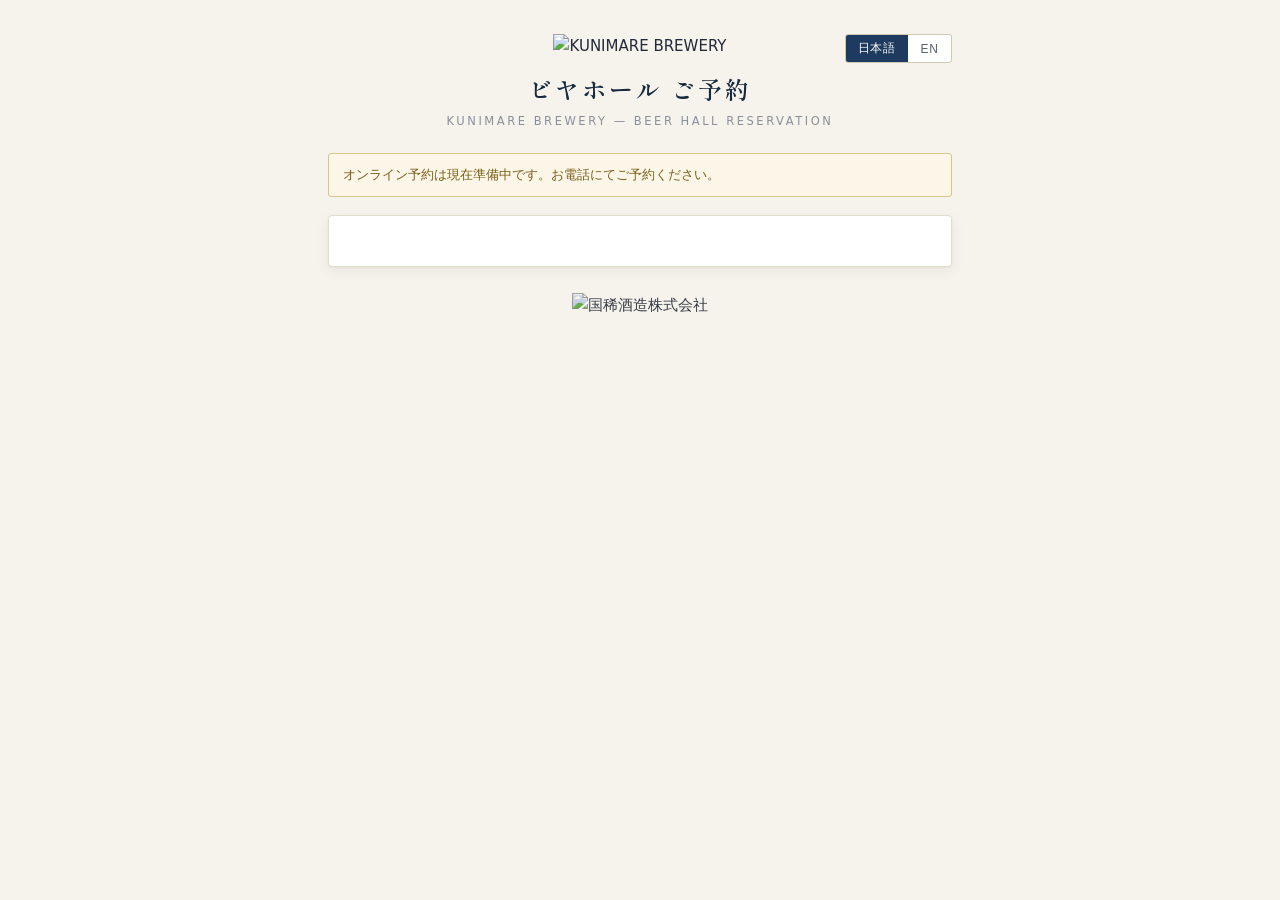
==== book.html @ 0991a4e1 "Add files via upload" ====
<!DOCTYPE html>
<html lang="ja">
<head>
<meta charset="UTF-8">
<meta name="viewport" content="width=device-width, initial-scale=1, viewport-fit=cover">
<title>ご予約 | KUNIMARE BREWERY ビヤホール</title>
<meta name="description" content="国稀ブルワリー ビヤホール ご予約フォーム / Kunimare Brewery Beer Hall reservation">
<link rel="icon" href="assets/favicon.png" type="image/png">
<link rel="apple-touch-icon" href="assets/favicon.png">
<meta name="theme-color" content="#16293F">
<link rel="stylesheet" href="styles.css">
<style>
  body { background: var(--washi); }
  .bkwrap { max-width: 660px; margin: 0 auto; padding: 34px 18px 70px; }
  .bkhead { text-align: center; margin-bottom: 22px; position: relative; }
  .bkhead img.mark { width: 92px; height: auto; margin-bottom: 10px; }
  .bkhead h1 { font-family: var(--serif); font-size: 24px; letter-spacing: .12em; margin: 0 0 4px; color: var(--indigo-deep); font-weight: 600; }
  .bkhead .sub { color: var(--ink-3); font-size: 11.5px; letter-spacing: .22em; text-transform: uppercase; }
  .bklang { position: absolute; right: 0; top: 0; display: flex; border: 1px solid var(--line-2); border-radius: 3px; overflow: hidden; background: #fff; }
  .bklang button { border: 0; background: transparent; padding: 5px 12px; font-size: 12px; cursor: pointer; color: var(--ink-2); letter-spacing: .08em; }
  .bklang button.on { background: var(--indigo); color: #fff; }
  .bknote { background: #FBF6E7; border: 1px solid #D8C58C; color: #7A5E19; border-radius: 3px; padding: 10px 14px; font-size: 13px; margin-bottom: 18px; }
  .bkcard { background: #fff; border: 1px solid var(--line); border-radius: 4px; box-shadow: var(--shadow); padding: 24px 26px 26px; }
  .consent { display: flex; gap: 9px; align-items: flex-start; font-size: 12.5px; color: var(--ink-2); margin: 16px 0 4px; }
  .consent input { margin-top: 3px; }
  .bksubmit { width: 100%; margin-top: 14px; }
  .bkprog { display: none; text-align: center; padding: 26px 0 6px; color: var(--ink-2); font-size: 14px; }
  .bkprog .sp { width: 34px; height: 34px; border: 3px solid var(--indigo-soft); border-top-color: var(--indigo); border-radius: 50%; margin: 0 auto 12px; animation: spin 1s linear infinite; }
  @keyframes spin { to { transform: rotate(360deg); } }
  .bkdone { display: none; text-align: center; padding: 12px 0 4px; }
  .bkdone .okmark { width: 58px; height: 58px; margin: 4px auto 12px; border-radius: 50%; background: var(--ok); color: #fff; font-size: 28px; display: flex; align-items: center; justify-content: center; }
  .bkdone .no { font-family: var(--serif); font-size: 19px; letter-spacing: .06em; color: var(--indigo-deep); margin: 6px 0 10px; }
  .bkfoot { text-align: center; margin-top: 26px; }
  .bkfoot img { max-width: 300px; width: 70%; opacity: .9; mix-blend-mode: multiply; }
  .bkerr { display: none; background: #FBEFEE; border: 1px solid #DDB3AF; color: #8C3A33; border-radius: 3px; padding: 10px 14px; font-size: 13px; margin-top: 12px; }
  .hp { position: absolute; left: -9999px; top: -9999px; height: 0; overflow: hidden; }
  @media (max-width: 560px) { .bkcard { padding: 18px 16px 20px; } .bklang { position: static; margin: 0 auto 12px; width: max-content; } }
</style>
</head>
<body>
<div class="bkwrap">
  <div class="bkhead">
    <div class="bklang"><button data-l="ja" class="on">日本語</button><button data-l="en">EN</button></div>
    <img class="mark" src="assets/logo.png" alt="KUNIMARE BREWERY">
    <h1 id="hTitle">ビヤホール ご予約</h1>
    <div class="sub">KUNIMARE BREWERY — BEER HALL RESERVATION</div>
  </div>

  <div class="bknote" id="tentNote"></div>

  <div class="bkcard">
    <form id="bkForm" onsubmit="return false">
      <div class="fgrid">
        <div class="field"><label id="lDate"></label><input type="date" id="fDate" required></div>
        <div class="field"><div class="hstack">
          <div><label id="lTime"></label><input type="time" id="fTime" required></div>
          <div><label id="lEnd"></label><input type="time" id="fEnd"></div>
        </div></div>
        <div class="field"><div class="hstack">
          <div><label id="lAdults"></label><input type="number" id="fAdults" min="0" value="2"></div>
          <div><label id="lChildren"></label><input type="number" id="fChildren" min="0" value="0"></div>
        </div></div>
        <div class="field"><label id="lPlan"></label><select id="fPlan"></select>
          <div class="hint"><label class="pill green"><input type="checkbox" id="fNomi"><span id="lNomi"></span></label></div></div>
        <div class="field"><label id="lName"></label><input type="text" id="fName" autocomplete="name"></div>
        <div class="field"><label id="lPhone"></label><input type="text" id="fPhone" inputmode="tel" autocomplete="tel"></div>
        <div class="field"><label id="lEmail"></label><input type="text" id="fEmail" inputmode="email" autocomplete="email"></div>
        <div class="field"><label id="lGroup"></label><input type="text" id="fGroup" autocomplete="organization"></div>
        <div class="field full"><label id="lAllergy"></label><textarea id="fAllergy" style="min-height:60px"></textarea></div>
        <div class="field full"><label id="lNotes"></label><textarea id="fNotes" style="min-height:60px"></textarea></div>
      </div>
      <div class="hp"><label>Website<input type="text" id="fWebsite" tabindex="-1" autocomplete="off"></label></div>
      <label class="consent"><input type="checkbox" id="fConsent"><span id="lConsent"></span></label>
      <button class="btn primary lg bksubmit" id="fSubmit"></button>
      <div class="bkerr" id="bkErr"></div>
    </form>
    <div class="bkprog" id="bkProg"><div class="sp"></div><div id="bkProgTxt"></div></div>
    <div class="bkdone" id="bkDone">
      <div class="okmark">✓</div>
      <div id="doneMsg"></div>
      <div class="no" id="doneNo"></div>
      <a class="btn ind" id="donePdf" download>▼ PDF</a>
      <div class="hint" id="doneHint" style="margin-top:12px"></div>
    </div>
  </div>

  <div class="bkfoot"><img src="assets/footer.png" alt="国稀酒造株式会社"></div>
</div>
<script src="vendor/pdf-lib.min.js"></script>
<script type="module" src="book.js"></script>
</body>
</html>
---- styles.css ----
/* ============================================================
   Kunimare Brewery — 来訪管理  |  design system
   Palette: 藍 (indigo) / 生成り (washi) / 朱 (vermillion) / 金茶 (gold)
   ============================================================ */
@import url('https://fonts.googleapis.com/css2?family=Shippori+Mincho:wght@600;700&display=swap');

:root {
  --ink: #22293A;
  --ink-2: #5A6070;
  --ink-3: #8B8F9C;
  --indigo: #1F3A5F;
  --indigo-deep: #16293F;
  --indigo-soft: #E8EDF4;
  --washi: #F6F3EC;
  --paper: #FFFFFF;
  --line: #E3DDCE;
  --line-2: #CFC8B4;
  --shu: #C24E45;
  --shu-deep: #A93E36;
  --gold: #B08D40;
  --ok: #4A8B6F;
  --warn: #C9962E;
  --ng: #B4423A;
  --chip-res: #C9962E;
  --chip-vis: #35618E;
  --chip-rep: #4A8B6F;
  --chip-can: #9A9483;
  --serif: "Shippori Mincho", "Hiragino Mincho ProN", "Yu Mincho", "Noto Serif JP", serif;
  --sans: "Hiragino Kaku Gothic ProN", "Hiragino Sans", "Yu Gothic Medium", "Yu Gothic", "Noto Sans JP", "Meiryo", system-ui, sans-serif;
  --shadow: 0 1px 2px rgba(34, 41, 58, .05), 0 4px 14px rgba(34, 41, 58, .06);
  --radius: 3px;
}

* { box-sizing: border-box; }
html, body { margin: 0; padding: 0; overflow-x:hidden; }
body {
  font-family: var(--sans);
  color: var(--ink);
  background: var(--washi);
  background-image: radial-gradient(rgba(31,58,95,.028) 1px, transparent 1px);
  background-size: 26px 26px;
  font-size: 15px;
  line-height: 1.65;
  -webkit-font-smoothing: antialiased;
}

/* ---------- shell ---------- */
.shell { display: grid; grid-template-columns: 226px minmax(0,1fr); min-height: 100vh; }

.side {
  background: linear-gradient(180deg, var(--indigo-deep), var(--indigo) 130%);
  color: #EDF1F7;
  padding: 22px 0 14px;
  display: flex; flex-direction: column;
  position: sticky; top: 0; height: 100vh;
}
.side .brand { padding: 0 20px 18px; border-bottom: 1px solid rgba(255,255,255,.14); }
.side .brand .mark { display:flex; align-items:center; gap:10px; }
.side .brand .roundel {
  width: 40px; height: 40px; border-radius: 50%;
  background: rgba(255,255,255,.08);
  border: 1px solid var(--gold);
  display:flex; align-items:center; justify-content:center;
  font-family: var(--serif); font-size: 21px; color:#fff;
}
.side .brand h1 { font-family: var(--serif); font-size: 15.5px; margin: 0; letter-spacing: .07em; font-weight: 600; white-space: nowrap; }
.side .brand small { display:block; color:#9FB0C6; font-size:10.5px; letter-spacing:.24em; margin-top:2px; text-transform: uppercase; }
.nav { padding: 14px 10px; display:flex; flex-direction:column; gap:2px; flex:1; }
.nav a {
  display:flex; align-items:center; gap:11px;
  color:#C4CFDE; text-decoration:none; padding:10px 12px;
  border-left: 3px solid transparent; border-radius: 0 var(--radius) var(--radius) 0;
  font-size: 14px; letter-spacing:.04em;
}
.nav a svg { width:17px; height:17px; opacity:.75; }
.nav a:hover { background: rgba(255,255,255,.06); color:#fff; }
.nav a.on { background: rgba(255,255,255,.09); color:#fff; border-left-color: var(--shu); }
.nav a.on svg { opacity: 1; }
.side .foot { padding: 12px 20px 6px; font-size: 10.5px; color:#7E90A8; letter-spacing:.06em; border-top:1px solid rgba(255,255,255,.12); }
.lang-sw { display:flex; border:1px solid rgba(255,255,255,.25); border-radius: var(--radius); overflow:hidden; margin: 10px 20px 8px; }
.lang-sw button { flex:1; background:transparent; color:#B9C6D8; border:0; padding:6px 0; font-size:12px; cursor:pointer; letter-spacing:.1em; }
.lang-sw button.on { background:#EDF1F7; color:var(--indigo-deep); font-weight:600; }

.main { padding: 26px 34px 90px; max-width: 1060px; width:100%; margin:0 auto; min-width:0; }

/* top page head */
.phead { display:flex; align-items:flex-end; justify-content:space-between; gap:14px; margin-bottom: 20px; flex-wrap:wrap; }
.phead h2 {
  font-family: var(--serif); font-size: 25px; font-weight:600; margin: 0; letter-spacing:.06em;
  padding-left: 13px; border-left: 4px solid var(--shu);
}
.phead .sub { color: var(--ink-3); font-size: 12px; letter-spacing:.16em; text-transform:uppercase; margin-top:3px; padding-left:13px; }
.phead .actions { display:flex; gap:9px; }

/* ---------- banners ---------- */
.banner { border:1px solid; border-radius:var(--radius); padding:9px 14px; font-size:13px; margin-bottom:16px; display:flex; gap:9px; align-items:center; }
.banner.demo { border-color:#D8C58C; background:#FBF6E7; color:#7A5E19; }
.banner.err  { border-color:#DDB3AF; background:#FBEFEE; color:#8C3A33; }

/* ---------- cards & sections ---------- */
.card { background: var(--paper); border:1px solid var(--line); border-radius: var(--radius); box-shadow: var(--shadow); }
.card + .card { margin-top: 18px; }
.card .chead {
  padding: 13px 18px 11px; border-bottom: 1px solid var(--line);
  display:flex; align-items:center; justify-content:space-between; gap:10px;
}
.card .chead h3 { margin:0; font-size:15px; font-weight:600; letter-spacing:.05em; display:flex; align-items:center; gap:9px; }
.card .chead h3 .en { color:var(--ink-3); font-size:10.5px; letter-spacing:.2em; text-transform:uppercase; font-weight:500; }
.card .cbody { padding: 16px 18px 18px; }
.card .cbody.flush { padding: 0; }

/* ---------- visit rows ---------- */
.vrow { display:flex; gap:15px; padding: 13px 18px; border-bottom:1px solid var(--line); cursor:pointer; align-items:center; }
.vrow:last-child { border-bottom:0; }
.vrow:hover { background:#FBFAF6; }
.vrow .dbox { min-width: 55px; text-align:center; border-right: 1px solid var(--line); padding-right: 15px; }
.vrow .dbox .dow { font-size:10px; letter-spacing:.18em; color:var(--ink-3); text-transform:uppercase; }
.vrow .dbox .dd { font-family: var(--serif); font-size:24px; line-height:1.15; color:var(--indigo); font-weight:600; }
.vrow .dbox .mm { font-size:10.5px; color:var(--ink-3); letter-spacing:.08em; }
.vrow .dbox.sun .dd { color: var(--shu); }
.vrow .body { flex:1; min-width:0; }
.vrow .t { font-weight:600; font-size:14.5px; overflow:hidden; text-overflow:ellipsis; white-space:nowrap; }
.vrow .meta { font-size:12px; color:var(--ink-2); display:flex; gap:12px; flex-wrap:wrap; margin-top:2px; }
.vrow .meta span { display:inline-flex; align-items:center; gap:4px; }
.vrow .right { display:flex; flex-direction:column; align-items:flex-end; gap:5px; }

.chip { display:inline-block; font-size:11px; letter-spacing:.1em; padding: 1.5px 9px 2px; border:1px solid; border-radius:2px; white-space:nowrap; background:#fff; }
.chip.res { color:var(--chip-res); border-color:var(--chip-res); }
.chip.vis { color:var(--chip-vis); border-color:var(--chip-vis); }
.chip.rep { color:var(--chip-rep); border-color:var(--chip-rep); }
.chip.can { color:var(--chip-can); border-color:var(--chip-can); text-decoration: line-through; }
.chip.cat { color:var(--ink-2); border-color:var(--line-2); background:var(--washi); }

.empty { color:var(--ink-3); text-align:center; padding: 26px 10px; font-size:13.5px; }
.empty .big { font-size:26px; display:block; margin-bottom:4px; opacity:.55; }

/* ---------- buttons ---------- */
.btn { display:inline-flex; align-items:center; justify-content:center; gap:8px; border-radius:var(--radius); border:1px solid transparent; cursor:pointer; font-family:var(--sans); font-size:13.5px; letter-spacing:.05em; padding: 9px 18px; transition: all .12s; text-decoration:none; }
.btn:disabled { opacity:.5; cursor:default; }
.btn.primary { background: var(--shu); color:#fff; border-color: var(--shu-deep); box-shadow: 0 1px 0 rgba(0,0,0,.08); }
.btn.primary:hover:not(:disabled) { background: var(--shu-deep); }
.btn.ind { background: var(--indigo); color:#fff; border-color: var(--indigo-deep); }
.btn.ind:hover:not(:disabled) { background: var(--indigo-deep); }
.btn.ghost { background:#fff; color:var(--indigo); border-color:var(--line-2); }
.btn.ghost:hover:not(:disabled) { border-color:var(--indigo); background:var(--indigo-soft); }
.btn.danger { background:#fff; color:var(--ng); border-color:#DDB3AF; }
.btn.danger:hover:not(:disabled) { background:#FBEFEE; }
.btn.sm { padding: 5px 12px; font-size:12.5px; }
.btn.lg { padding: 12px 26px; font-size:15px; }

/* ---------- forms ---------- */
.fgrid { display:grid; grid-template-columns: 1fr 1fr; gap: 14px 22px; }
.fgrid .full { grid-column: 1 / -1; }
.field label { display:block; font-size:12px; color:var(--ink-2); letter-spacing:.06em; margin-bottom:5px; font-weight:600; }
.field label .req { color: var(--shu); font-size:10px; border:1px solid var(--shu); padding:0 4px; margin-left:6px; border-radius:2px; letter-spacing:.08em; }
.field input[type=text], .field input[type=date], .field input[type=time], .field input[type=number], .field input[type=password], .field select, .field textarea {
  width:100%; font-family:var(--sans); font-size:14px; color:var(--ink);
  background:#fff; border:1px solid var(--line-2); border-radius:2px; padding: 8.5px 11px; outline:none;
}
.field input:focus, .field select:focus, .field textarea:focus { border-color: var(--indigo); box-shadow: 0 0 0 2.5px rgba(31,58,95,.14); }
.field textarea { resize: vertical; min-height: 96px; line-height:1.7; }
.field .hint { font-size:11.5px; color:var(--ink-3); margin-top:4px; }
.hstack { display:flex; gap:10px; align-items:center; }
.hstack > * { flex:1; }

/* pill checkboxes (areas, hygiene) */
.pills { display:flex; flex-wrap:wrap; gap:8px; }
.pill { user-select:none; }
.pill input { display:none; }
.pill span {
  display:inline-block; border:1px solid var(--line-2); background:#fff; color:var(--ink-2);
  padding: 6px 13px; border-radius: 2px; font-size:13px; cursor:pointer; letter-spacing:.03em; transition: all .1s;
}
.pill input:checked + span { background: var(--indigo); border-color: var(--indigo-deep); color:#fff; }
.pill.green input:checked + span { background: var(--ok); border-color:#3B7059; }

/* form section rule */
.fsec { margin: 22px 0 12px; padding-bottom: 6px; border-bottom: 2px solid var(--indigo); display:flex; align-items:baseline; gap:10px; }
.fsec:first-child { margin-top: 0; }
.fsec b { font-size:14px; letter-spacing:.08em; }
.fsec span { font-size:10.5px; color:var(--ink-3); letter-spacing:.2em; text-transform:uppercase; }

/* attachments */
.drop { border: 1.5px dashed var(--line-2); border-radius: var(--radius); background:#FCFBF7; padding: 20px; text-align:center; color:var(--ink-3); font-size:13px; cursor:pointer; }
.drop:hover, .drop.over { border-color: var(--indigo); color:var(--indigo); background: var(--indigo-soft); }
.att-list { display:flex; flex-direction:column; gap:7px; margin-top:10px; }
.att { display:flex; align-items:center; gap:10px; border:1px solid var(--line); border-radius:2px; padding: 7px 11px; font-size:13px; background:#fff; }
.att .nm { flex:1; overflow:hidden; text-overflow:ellipsis; white-space:nowrap; }
.att .st { font-size:11.5px; color:var(--ink-3); white-space:nowrap; }
.att .st.ok { color: var(--ok); }
.att .rm { border:0; background:none; color:var(--ink-3); cursor:pointer; font-size:15px; padding:2px 5px; }
.att .rm:hover { color:var(--ng); }

/* sticky submit bar */
.subbar { position: sticky; bottom: 0; margin-top:22px; background: rgba(246,243,236,.92); backdrop-filter: blur(4px); border-top: 1px solid var(--line-2); padding: 13px 4px; display:flex; gap:10px; justify-content:flex-end; align-items:center; z-index:5; }
.subbar .note { margin-right:auto; font-size:11.5px; color:var(--ink-3); }

/* ---------- detail drawer ---------- */
.scrim { position:fixed; inset:0; background:rgba(22,29,44,.45); z-index:40; opacity:0; pointer-events:none; transition:opacity .18s; }
.scrim.on { opacity:1; pointer-events:auto; }
.drawer { position:fixed; top:0; right:-480px; width:460px; max-width:94vw; height:100vh; background:var(--paper); z-index:41; box-shadow:-8px 0 30px rgba(20,26,40,.25); transition:right .2s ease; display:flex; flex-direction:column; }
.drawer.on { right:0; }
.drawer .dhead { padding: 18px 22px 14px; border-bottom: 2px solid var(--indigo); }
.drawer .dhead .x { float:right; border:0; background:none; font-size:20px; color:var(--ink-3); cursor:pointer; margin:-4px -6px 0 0; }
.drawer .dhead h3 { margin:0 0 4px; font-family:var(--serif); font-size:18px; letter-spacing:.04em; padding-right:20px; }
.drawer .dbody { padding: 16px 22px; overflow-y:auto; flex:1; }
.kv { display:grid; grid-template-columns: 108px 1fr; font-size:13.5px; border-top:1px solid var(--line); }
.kv > div { padding: 8px 4px; border-bottom: 1px solid var(--line); }
.kv > div:nth-child(odd) { color:var(--ink-3); font-size:12px; letter-spacing:.04em; padding-top:9.5px; }
.drawer .dfoot { padding: 14px 22px; border-top:1px solid var(--line); display:flex; flex-wrap:wrap; gap:8px; }

/* ---------- progress overlay ---------- */
.pov { position:fixed; inset:0; background:rgba(22,29,44,.6); z-index:60; display:none; align-items:center; justify-content:center; padding:18px; }
.pov.on { display:flex; }
.pwin { background:var(--paper); border-radius:4px; width: 470px; max-width:96vw; box-shadow: 0 18px 60px rgba(10,16,28,.4); overflow:hidden; }
.pwin .ph { background: var(--indigo-deep); color:#fff; padding: 15px 22px; }
.pwin .ph h3 { margin:0; font-size:15px; letter-spacing:.1em; font-family:var(--serif); }
.pbar { height: 5px; background: var(--indigo-soft); }
.pbar i { display:block; height:100%; width:0%; background: linear-gradient(90deg, var(--indigo), var(--shu)); transition: width .35s; }
.psteps { padding: 16px 22px 10px; }
.pstep { display:flex; gap:12px; align-items:flex-start; padding: 7.5px 0; font-size:13.5px; color:var(--ink-3); }
.pstep .ic { width:21px; height:21px; border-radius:50%; border:1.5px solid var(--line-2); display:flex; align-items:center; justify-content:center; font-size:11px; flex-shrink:0; margin-top:1px; background:#fff; }
.pstep.run { color:var(--ink); font-weight:600; }
.pstep.run .ic { border-color: var(--indigo); color:var(--indigo); }
.pstep.run .ic::after { content:""; width:9px; height:9px; border-radius:50%; background:var(--indigo); animation:pulse 1s infinite; }
.pstep.ok { color:var(--ink-2); }
.pstep.ok .ic { background:var(--ok); border-color:var(--ok); color:#fff; }
.pstep.skip .ic { background:var(--washi); color:var(--ink-3); }
.pstep.err { color:var(--ng); font-weight:600; }
.pstep.err .ic { border-color:var(--ng); color:var(--ng); background:#FBEFEE; }
.pstep .sub { display:block; font-size:11.5px; color:var(--ink-3); font-weight:400; margin-top:1px; }
@keyframes pulse { 0%,100%{opacity:.35} 50%{opacity:1} }
.pfoot { padding: 12px 22px 18px; display:flex; gap:9px; justify-content:flex-end; }
.pdone { text-align:center; padding: 6px 22px 4px; }
.pdone .okmark { width:52px; height:52px; margin: 4px auto 8px; border-radius:50%; background:var(--ok); color:#fff; font-size:26px; display:flex; align-items:center; justify-content:center; }
.pdone b { font-size:15px; letter-spacing:.05em; }

/* ---------- settings ---------- */
.conn-ok { color: var(--ok); font-weight:600; font-size:13px; }
.conn-ng { color: var(--ng); font-weight:600; font-size:13px; }
code.mini { background: var(--washi); border:1px solid var(--line); padding:1px 6px; border-radius:2px; font-size:12px; }

/* ---------- toast ---------- */
.toast { position:fixed; left:50%; bottom:26px; transform:translateX(-50%) translateY(20px); background:var(--indigo-deep); color:#fff; padding:10px 22px; border-radius:3px; font-size:13.5px; opacity:0; transition:all .25s; z-index:70; pointer-events:none; letter-spacing:.04em; box-shadow:0 8px 24px rgba(10,16,28,.35); }
.toast.on { opacity:1; transform:translateX(-50%) translateY(0); }

/* ---------- schedule filters ---------- */
.fbar { display:flex; gap:7px; flex-wrap:wrap; margin-bottom:14px; }
.fbar button { border:1px solid var(--line-2); background:#fff; color:var(--ink-2); font-size:12.5px; padding:5.5px 14px; border-radius:2px; cursor:pointer; letter-spacing:.05em; }
.fbar button.on { background:var(--indigo); border-color:var(--indigo-deep); color:#fff; }
.mnav { display:flex; align-items:center; gap:10px; }
.mnav b { font-family:var(--serif); font-size:16px; letter-spacing:.1em; min-width:110px; text-align:center; }
.mnav button { border:1px solid var(--line-2); background:#fff; width:30px; height:30px; border-radius:2px; cursor:pointer; color:var(--ink-2); font-size:14px; }
.mnav button:hover { border-color:var(--indigo); color:var(--indigo); }

/* ---------- responsive ---------- */
@media (max-width: 860px) {
  .shell { grid-template-columns: minmax(0,1fr); }
  .side { position:fixed; left:0; right:0; top:0; height:auto; z-index:30; flex-direction:row; align-items:center; padding: 9px 14px; gap:8px; }
  .side .brand { border:0; padding:0; flex:1; }
  .side .brand small { display:none; }
  .side .brand .roundel { width:32px; height:32px; font-size:17px; }
  .side .brand h1 { font-size:14.5px; }
  .side .foot { display:none; }
  .lang-sw { margin:0; width:104px; }
  .nav { position:fixed; bottom:0; left:0; right:0; flex-direction:row; background:var(--indigo-deep); padding: 5px 8px calc(5px + env(safe-area-inset-bottom)); border-top:1px solid rgba(255,255,255,.14); z-index:30; }
  .nav a { flex:1; flex-direction:column; gap:3px; font-size:10px; padding:6px 2px; border-left:0; border-top:2.5px solid transparent; align-items:center; letter-spacing:.02em; }
  .nav a.on { border-left:0; border-top-color: var(--shu); }
  .main { padding: 78px 16px 96px; }
  .phead .sub { letter-spacing:.1em; overflow-wrap:anywhere; }
  .fgrid { grid-template-columns: 1fr; }
  .drawer { width: 100vw; right:-100vw; }
}
@media print { .side, .subbar, .fbar { display:none !important; } }

.vrow .meta span + span::before { content:"・"; color:var(--line-2); margin-right:6px; }

/* real brand mark in sidebar */
.slogo { width:40px; height:44px; object-fit:contain; display:block; flex-shrink:0; }
@media (max-width:860px) { .slogo { width:30px; height:33px; } }
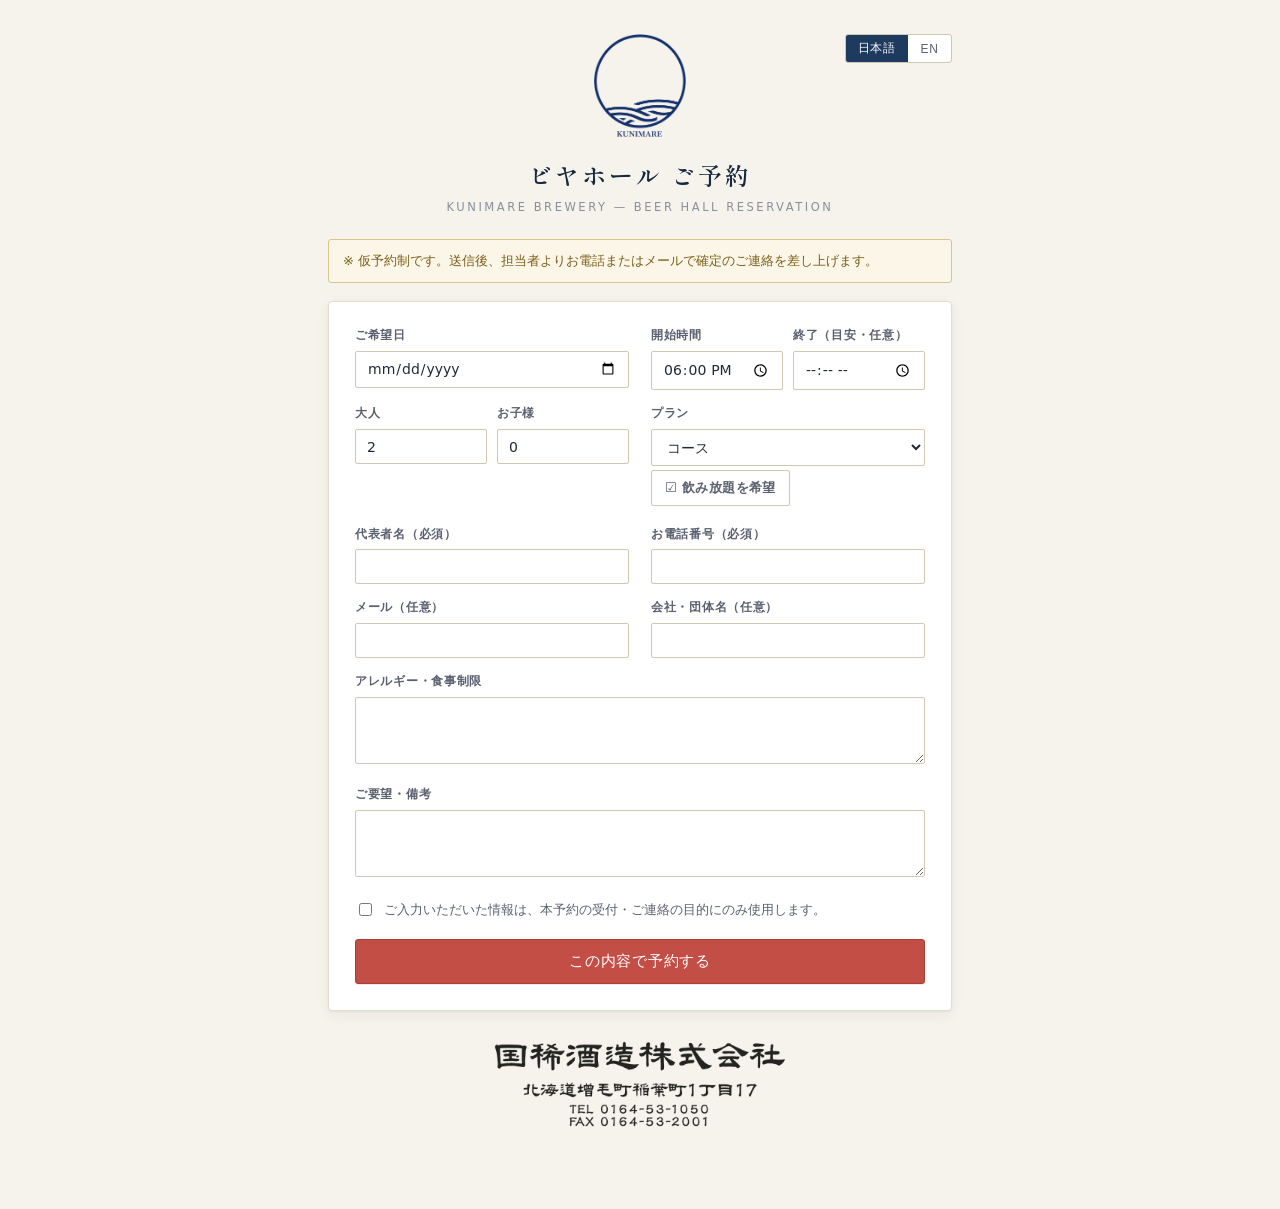
==== commit 813b68dd: "Fix beer-hall booking: 部門カテゴリー is a Notion multi-select Bookings from book.html failed with a Notion" ====
--- a/book.html
+++ b/book.html
@@ -32,10 +32,28 @@
   .bkdone .no { font-family: var(--serif); font-size: 19px; letter-spacing: .06em; color: var(--indigo-deep); margin: 6px 0 10px; }
   .bkfoot { text-align: center; margin-top: 26px; }
   .bkfoot img { max-width: 300px; width: 70%; opacity: .9; mix-blend-mode: multiply; }
-  .bkerr { display: none; background: #FBEFEE; border: 1px solid #DDB3AF; color: #8C3A33; border-radius: 3px; padding: 10px 14px; font-size: 13px; margin-top: 12px; }
+  .bkerr { display: none; background: #FBEFEE; border: 1px solid #DDB3AF; color: #8C3A33; border-radius: 3px; padding: 10px 14px; font-size: 13px; margin-top: 12px; white-space: pre-line; }
+  .bkfallback { display: none; background: #FBEFEE; border: 1px solid #DDB3AF; color: #8C3A33; border-radius: 3px; padding: 12px 14px; font-size: 13px; margin-bottom: 18px; line-height: 1.6; }
+  .bkfallback small { display: block; color: #A86A64; margin-top: 6px; word-break: break-all; }
   .hp { position: absolute; left: -9999px; top: -9999px; height: 0; overflow: hidden; }
   @media (max-width: 560px) { .bkcard { padding: 18px 16px 20px; } .bklang { position: static; margin: 0 auto 12px; width: max-content; } }
 </style>
+<script>
+  /* Classic script: runs in every browser. If the module app below fails to
+   * load or to parse (very old browser, network error), show a readable
+   * notice instead of a silent, dead form. */
+  (function () {
+    function fallback(detail) {
+      if (document.documentElement.className.indexOf("bk-ready") >= 0) return; // app is running; it reports its own errors
+      var el = document.getElementById("bkFallback"), fm = document.getElementById("bkForm");
+      if (el) { el.style.display = "block"; var d = document.getElementById("bkFallbackDetail"); if (d && detail) d.textContent = "[" + detail + "]"; }
+      if (fm) fm.style.display = "none";
+    }
+    window.__bkFallback = fallback;
+    window.addEventListener("error", function (e) { fallback(e && e.message ? e.message : ""); });
+    window.addEventListener("unhandledrejection", function (e) { fallback(e && e.reason && e.reason.message ? e.reason.message : ""); });
+  })();
+</script>
 </head>
 <body>
 <div class="bkwrap">
@@ -46,32 +64,35 @@
     <div class="sub">KUNIMARE BREWERY — BEER HALL RESERVATION</div>
   </div>
 
-  <div class="bknote" id="tentNote"></div>
+  <noscript><div class="bkfallback" style="display:block">このページのご利用には JavaScript が必要です。ブラウザの設定をご確認いただくか、お電話にてご予約ください。<br>This page requires JavaScript. Please enable it or call us to reserve.</div></noscript>
+  <div class="bkfallback" id="bkFallback">ページを正しく読み込めませんでした。ブラウザを最新の状態に更新するか、別のブラウザ（Safari / Chrome）でもう一度お開きください。お急ぎの場合はお電話にてご予約ください。<br>The page could not load correctly. Please update your browser or try Safari / Chrome, or call us to reserve.<small id="bkFallbackDetail"></small></div>
+
+  <div class="bknote" id="tentNote">※ 仮予約制です。送信後、担当者よりお電話またはメールで確定のご連絡を差し上げます。</div>
 
   <div class="bkcard">
-    <form id="bkForm" onsubmit="return false">
+    <form id="bkForm" onsubmit="return false" autocomplete="on">
       <div class="fgrid">
-        <div class="field"><label id="lDate"></label><input type="date" id="fDate" required></div>
+        <div class="field"><label id="lDate" for="fDate">ご希望日</label><input type="date" id="fDate" required></div>
         <div class="field"><div class="hstack">
-          <div><label id="lTime"></label><input type="time" id="fTime" required></div>
-          <div><label id="lEnd"></label><input type="time" id="fEnd"></div>
+          <div><label id="lTime" for="fTime">開始時間</label><input type="time" id="fTime" required></div>
+          <div><label id="lEnd" for="fEnd">終了（目安・任意）</label><input type="time" id="fEnd"></div>
         </div></div>
         <div class="field"><div class="hstack">
-          <div><label id="lAdults"></label><input type="number" id="fAdults" min="0" value="2"></div>
-          <div><label id="lChildren"></label><input type="number" id="fChildren" min="0" value="0"></div>
+          <div><label id="lAdults" for="fAdults">大人</label><input type="number" id="fAdults" min="0" inputmode="numeric" value="2"></div>
+          <div><label id="lChildren" for="fChildren">お子様</label><input type="number" id="fChildren" min="0" inputmode="numeric" value="0"></div>
         </div></div>
-        <div class="field"><label id="lPlan"></label><select id="fPlan"></select>
-          <div class="hint"><label class="pill green"><input type="checkbox" id="fNomi"><span id="lNomi"></span></label></div></div>
-        <div class="field"><label id="lName"></label><input type="text" id="fName" autocomplete="name"></div>
-        <div class="field"><label id="lPhone"></label><input type="text" id="fPhone" inputmode="tel" autocomplete="tel"></div>
-        <div class="field"><label id="lEmail"></label><input type="text" id="fEmail" inputmode="email" autocomplete="email"></div>
-        <div class="field"><label id="lGroup"></label><input type="text" id="fGroup" autocomplete="organization"></div>
-        <div class="field full"><label id="lAllergy"></label><textarea id="fAllergy" style="min-height:60px"></textarea></div>
-        <div class="field full"><label id="lNotes"></label><textarea id="fNotes" style="min-height:60px"></textarea></div>
+        <div class="field"><label id="lPlan" for="fPlan">プラン</label><select id="fPlan"></select>
+          <div class="hint"><label class="pill green"><input type="checkbox" id="fNomi"><span id="lNomi">☑ 飲み放題を希望</span></label></div></div>
+        <div class="field"><label id="lName" for="fName">代表者名（必須）</label><input type="text" id="fName" autocomplete="name"></div>
+        <div class="field"><label id="lPhone" for="fPhone">お電話番号（必須）</label><input type="tel" id="fPhone" inputmode="tel" autocomplete="tel"></div>
+        <div class="field"><label id="lEmail" for="fEmail">メール（任意）</label><input type="email" id="fEmail" inputmode="email" autocomplete="email" autocapitalize="off"></div>
+        <div class="field"><label id="lGroup" for="fGroup">会社・団体名（任意）</label><input type="text" id="fGroup" autocomplete="organization"></div>
+        <div class="field full"><label id="lAllergy" for="fAllergy">アレルギー・食事制限</label><textarea id="fAllergy" style="min-height:60px"></textarea></div>
+        <div class="field full"><label id="lNotes" for="fNotes">ご要望・備考</label><textarea id="fNotes" style="min-height:60px"></textarea></div>
       </div>
-      <div class="hp"><label>Website<input type="text" id="fWebsite" tabindex="-1" autocomplete="off"></label></div>
-      <label class="consent"><input type="checkbox" id="fConsent"><span id="lConsent"></span></label>
-      <button class="btn primary lg bksubmit" id="fSubmit"></button>
+      <div class="hp" aria-hidden="true"><label>Website<input type="text" id="fWebsite" tabindex="-1" autocomplete="off"></label></div>
+      <label class="consent"><input type="checkbox" id="fConsent"><span id="lConsent">ご入力いただいた情報は、本予約の受付・ご連絡の目的にのみ使用します。</span></label>
+      <button type="button" class="btn primary lg bksubmit" id="fSubmit">この内容で予約する</button>
       <div class="bkerr" id="bkErr"></div>
     </form>
     <div class="bkprog" id="bkProg"><div class="sp"></div><div id="bkProgTxt"></div></div>
@@ -87,6 +108,8 @@
   <div class="bkfoot"><img src="assets/footer.png" alt="国稀酒造株式会社"></div>
 </div>
 <script src="vendor/pdf-lib.min.js"></script>
-<script type="module" src="book.js"></script>
+<!-- browsers without ES-module support skip the app entirely: tell them -->
+<script nomodule>window.__bkFallback && window.__bkFallback("no module support");</script>
+<script type="module" src="book.js" onerror="window.__bkFallback && window.__bkFallback('book.js failed to load')"></script>
 </body>
 </html>
--- a/styles.css
+++ b/styles.css
@@ -153,7 +153,7 @@
 .fgrid .full { grid-column: 1 / -1; }
 .field label { display:block; font-size:12px; color:var(--ink-2); letter-spacing:.06em; margin-bottom:5px; font-weight:600; }
 .field label .req { color: var(--shu); font-size:10px; border:1px solid var(--shu); padding:0 4px; margin-left:6px; border-radius:2px; letter-spacing:.08em; }
-.field input[type=text], .field input[type=date], .field input[type=time], .field input[type=number], .field input[type=password], .field select, .field textarea {
+.field input[type=text], .field input[type=tel], .field input[type=email], .field input[type=date], .field input[type=time], .field input[type=number], .field input[type=password], .field select, .field textarea {
   width:100%; font-family:var(--sans); font-size:14px; color:var(--ink);
   background:#fff; border:1px solid var(--line-2); border-radius:2px; padding: 8.5px 11px; outline:none;
 }
